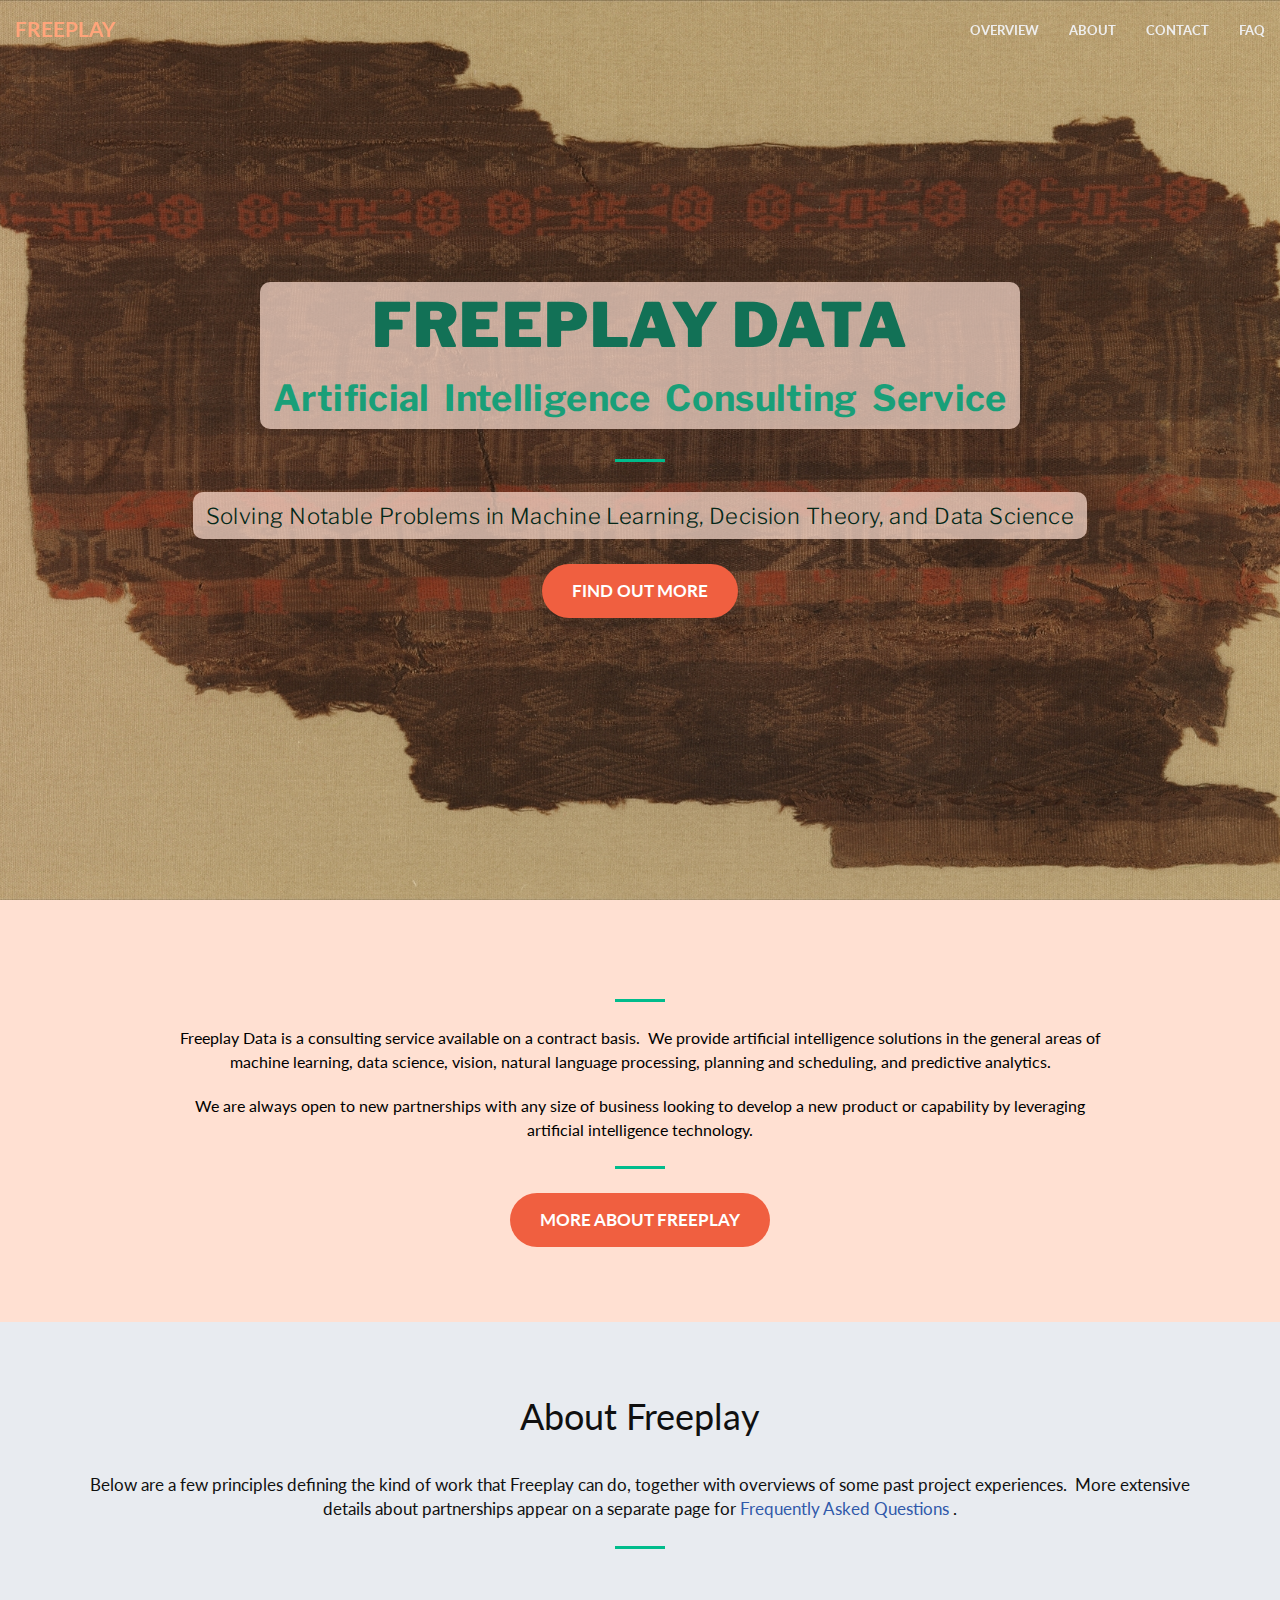
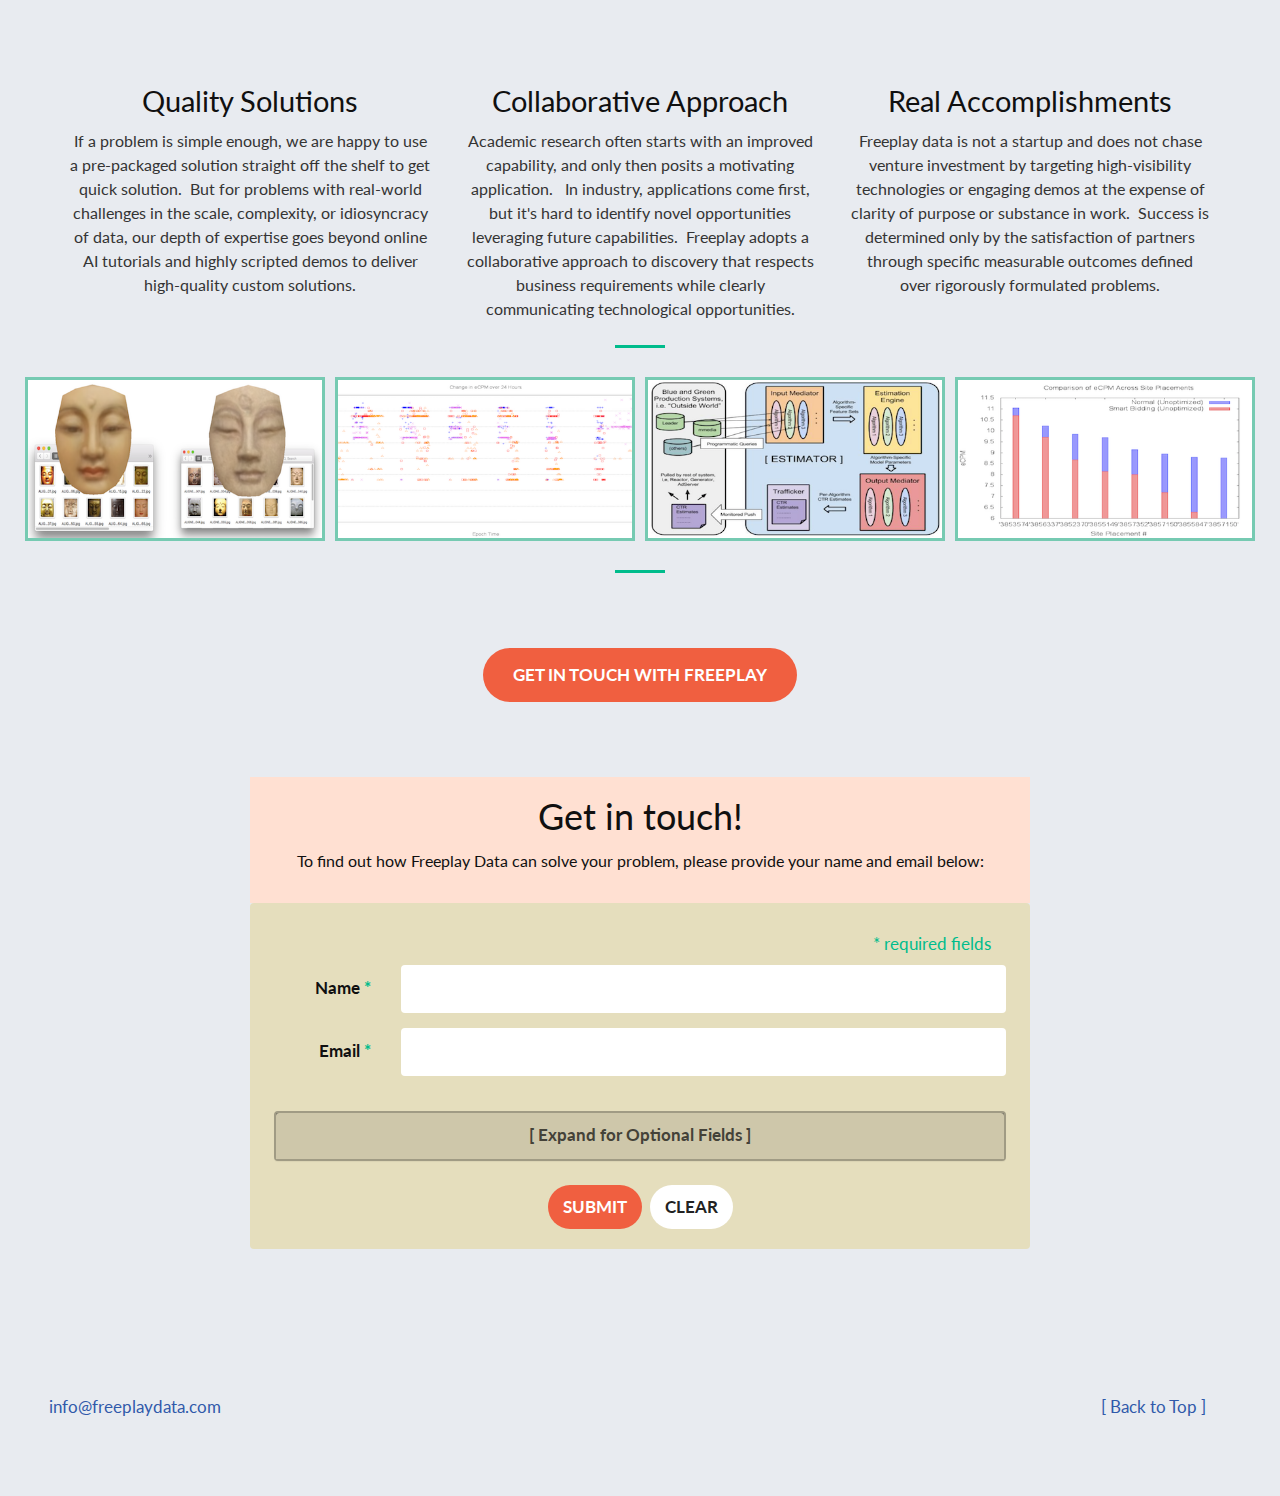
==== index.html @ 4706d721 "analytics and begin new cosmetics" ====
<!DOCTYPE html>
<html lang="en">

<head>

  <meta charset="utf-8">
  <meta http-equiv="X-UA-Compatible" content="IE=edge">
  <meta name="viewport" content="width=device-width, initial-scale=1">
  <meta name="description" content="Freeplay Data Home Page">
  <meta name="author" content="Freeplay Data">

  <title>FREEPLAY - Home Page</title>

  <!-- Google Analytics - Global Site Tag (gtag.js) -->
  <script async src="https://www.googletagmanager.com/gtag/js?id=UA-111293270-1"></script>
  <script>
    window.dataLayer = window.dataLayer || [];
    function gtag(){dataLayer.push(arguments);}
    gtag('js', new Date());
    gtag('config', 'UA-111293270-1');
  </script>

  <!-- Open Graph Properties -->
  <meta property="og:title" content="Freeplay Data" />
  <meta property="og:type" content="website" />
  <meta property="og:image" content="http://www.freeplaydata.com/graphics/cuneiform.jpg" />
  <meta property="og:url" content="http://www.freeplaydata.com" />
  <meta property="og:description" content="Freeplay is an Artificial Intelligence consulting service solving problems in Machine Learning, Decision Theory, and Data Science." />
  <meta property="og:site_name" content="Freeplay" />

  <!-- Facebook Pixel Code -->
  <script>
    !function(f,b,e,v,n,t,s)
    {if(f.fbq)return;n=f.fbq=function(){n.callMethod?
    n.callMethod.apply(n,arguments):n.queue.push(arguments)};
    if(!f._fbq)f._fbq=n;n.push=n;n.loaded=!0;n.version='2.0';
    n.queue=[];t=b.createElement(e);t.async=!0;
    t.src=v;s=b.getElementsByTagName(e)[0];
    s.parentNode.insertBefore(t,s)}(window, document,'script',
    'https://connect.facebook.net/en_US/fbevents.js');
    fbq('init', '132331234105222');
    fbq('track', 'PageView');
  </script>
  <noscript>
    <img height="1" width="1" style="display:none"
	 src="https://www.facebook.com/tr?id=132331234105222&ev=PageView&noscript=1"/>
  </noscript>

  <!-- Shortcut Icon -->
  <link rel="shortcut icon" href="graphics/favicon/favicon.ico" type="image/x-icon" />

  <!-- Custom Fonts -->
  <link rel="stylesheet" href="https://maxcdn.bootstrapcdn.com/font-awesome/4.6.1/css/font-awesome.min.css">
  <link href="https://fonts.googleapis.com/css?family=Libre+Baskerville|Libre+Franklin:400,700,900" rel="stylesheet">

  <!-- CSS: Bootswatch->Custom Lightly plus Further Customizations -->
  <link rel="stylesheet" href="css/bootstrap-fpd-lightly.min.css" type="text/css">
  <link rel="stylesheet" href="css/freeplay.css" type="text/css">

  <!-- HTML5 Shim and Respond.js IE8 support of HTML5 elements and media queries -->
  <!-- WARNING: Respond.js doesn't work if you view the page via file:// -->
  <!--[if lt IE 9]>
      <script src="https://oss.maxcdn.com/libs/html5shiv/3.7.0/html5shiv.js"></script>
      <script src="https://oss.maxcdn.com/libs/respond.js/1.4.2/respond.min.js"></script>
      <![endif]-->
</head>

<body id="page-top">

  <div id="mainNav" class="navbar navbar-default navbar-fixed-top">
    <div class="container-fluid">
      <!-- Brand and toggle get grouped for better mobile display -->
      <div class="navbar-header">
        <a class="navbar-brand page-scroll" href="#page-top">
	  Freeplay
	</a>
        <button type="button" class="navbar-toggle collapsed" data-toggle="collapse" data-target="#bs-example-navbar-collapse-1">
          <span class="sr-only">Toggle navigation</span>
          <span class="icon-bar"></span>
          <span class="icon-bar"></span>
          <span class="icon-bar"></span>
        </button>
      </div>

      <!-- Collect the nav links, forms, and other content for toggling -->
      <div class="collapse navbar-collapse" id="bs-example-navbar-collapse-1">
        <ul class="nav navbar-nav navbar-right">
          <li>
            <a class="page-scroll" href="#overview">Overview</a>
          </li>
          <li>
            <a class="page-scroll" href="#about">About</a>
          </li>
          <li>
            <a class="page-scroll" href="#contact">Contact</a>
          </li>
          <li>
            <a href="./faq.html">FAQ</a>
          </li>
        </ul>
      </div>
      <!-- /.navbar-collapse -->
    </div>
    <!-- /.container-fluid -->
  </div>

  <header>
    <div class="header-content">
      <div class="header-content-inner">
	<title>Freeplay Data: AI Consultancy</title>
        <span><h1>Freeplay Data</h1><br/><h2>Artificial Intelligence Consulting Service</h2></span>
        <hr>
	<span><h4>Solving Notable Problems in Machine Learning, Decision Theory, and Data Science</h4></span>
	<br>
	<br>
        <a href="#overview" class="btn btn-primary btn-xl page-scroll">Find Out More</a>
      </div>
    </div>
  </header>

  <section class="bg-primary" id="overview">
    <div class="container">
      <div class="row">
        <div class="col-lg-10 col-lg-offset-1 text-center">
	  <hr class="light">
	  <p>
	    Freeplay Data is a consulting service available on a contract
	    basis.&nbsp;&nbsp;We provide artificial intelligence
	    solutions in the general areas of machine learning, data
	    science, vision, natural language processing, planning and
	    scheduling, and predictive analytics.
	  </p>
	  <p>
	    We are always open to new partnerships with any size of
	    business looking to develop a new product or capability
	    by leveraging artificial intelligence
	    technology.
	  </p>
	  <hr class="light">
        </div>
      </div>
    </div>

    <div class="container">
      <div class="row">
        <div class="col-lg-8 col-lg-offset-2 text-center">
          <a href="#about" class="btn btn-primary btn-xl
				    page-scroll">More About Freeplay</a>
	</div>
      </div>
    </div>
  </section>

  <!-- ABOUT SECTION -->
  <section id="about" style="padding-bottom: 0px;">
    <div class="container">
      <div class="row">
        <div class="col-lg-12 text-center">
          <h2 class="section-heading">About Freeplay</h2>
        </div>
      </div>
      <br>
      <div class="row">
	<div class="col-lg-12 text-center">
	  Below are a few principles defining the kind of work that
	  Freeplay can do, together with overviews of some past
	  project experiences.&nbsp;&nbsp;More extensive details about
	  partnerships appear on a separate page for
	  <a href="faq.html" target="_blank">
	    Frequently Asked Questions
	  </a>.
	</div>
      </div>
      <hr class="primary">
      <div class="row">
	<div class="col-lg-4 col-md-4 text-center">
          <div class="service-box">
            <i class="fa fa-4x fa-diamond wow bounceIn text-primary"></i>
            <h3>Quality Solutions</h3>
            <p class="text-muted">
	      If a problem is simple enough, we are happy to use a
	      pre-packaged solution straight off the shelf to get
	      quick solution.&nbsp;&nbsp;But for problems with
	      real-world challenges in the scale, complexity, or
	      idiosyncracy of data, our depth of expertise goes beyond
	      online AI tutorials and highly scripted demos to deliver
	      high-quality custom solutions.
	    </p>
          </div>
        </div>
        <div class="col-lg-4 col-md-4 text-center">
          <div class="service-box">
            <i class="fa fa-4x fa-users wow bounceIn text-primary" data-wow-delay=".1s"></i>
            <h3>Collaborative Approach</h3>
            <p class="text-muted">
	      Academic research often starts with an improved
	      capability, and only then posits a motivating
	      application.
	      &nbsp;&nbsp;In industry, applications come
	      first, but it's hard to identify novel opportunities
	      leveraging future capabilities.&nbsp;&nbsp;Freeplay adopts
	      a collaborative approach to discovery that respects business
	      requirements while clearly communicating
	      technological opportunities.
	    </p>
          </div>
        </div>
	<div class="col-lg-4 col-md-4 text-center">
          <div class="service-box">
            <i class="fa fa-4x fa-trophy wow bounceIn text-primary" data-wow-delay=".3s"></i>
            <h3>Real Accomplishments</h3>
            <p class="text-muted">
	      Freeplay data is not a startup and does not chase
	      venture investment by targeting high-visibility
	      technologies or engaging demos at the expense of clarity
	      of purpose or substance in work.&nbsp;&nbsp;Success is
	      determined only by the satisfaction of partners through
	      specific measurable outcomes defined over rigorously
	      formulated problems.
	    </p>
          </div>
        </div>
      </div>
    </div>
  </section>

  <hr class="primary">  
  <!-- PROJECTS PORTFOLIO, TRIGGERS MODALS -->
  <section class="no-padding" id="portfolio" style="margin-left:
						    20px; margin-right: 20px;">
    <div class="container-fluid">
      <div class="row no-gutter popup-gallery">

	<!-- Project 1 -->
        <div class="project-box col-md-3 col-xs-6">
          <a href="#modal1" data-toggle="modal"
	     class="portfolio-box button">
            <img src="graphics/portfolio/faces.png"
                 class="img-responsive" alt="collection of ksitigarbha images">
            <div class="portfolio-box-caption">
	      <div class="portfolio-box-caption-content">
                <div class="project-category
			    text-faded">
                  Convolutional Neural Networks
                </div>
                <div class="project-name">
                  Facial Recognition and Predictive Classification
                </div>
	      </div>
            </div>
          </a>
        </div>

	<!-- Project 2 -->
        <div class="project-box col-md-3 col-xs-6">
          <a href="#modal2" data-toggle="modal"
	     class="portfolio-box button">
            <img src="graphics/portfolio/adtech.png"
                 class="img-responsive" alt="image of bidding graph">
            <div class="portfolio-box-caption">
	      <div class="portfolio-box-caption-content">
                <div class="project-category
			    text-faded">
                  Classification, Reinforcement Learning
                </div>
                <div class="project-name">
                  Ad Exchange Optimization
                </div>
	      </div>
            </div>
          </a>
        </div>

	<!-- Project 3 -->
        <div class="project-box col-md-3 col-xs-6">
          <a href="#modal3" data-toggle="modal"
	     class="portfolio-box button">
            <img src="graphics/portfolio/fraud.png"
                 class="img-responsive" alt="fraud detection architecture">
            <div class="portfolio-box-caption">
	      <div class="portfolio-box-caption-content">
                <div class="project-category
			    text-faded">
                  Anomaly Detection
                </div>
                <div class="project-name">
                  Automated Fraud Prevention
                </div>
	      </div>
            </div>
          </a>
        </div>

	<!-- Project 4 -->
        <div class="project-box col-md-3 col-xs-6">
          <a href="#modal4" data-toggle="modal"
	     class="portfolio-box button">
            <img src="graphics/portfolio/other.png"
                 class="img-responsive" alt="smart bidding results">
            <div class="portfolio-box-caption">
	      <div class="portfolio-box-caption-content">
                <div class="project-category
			    text-faded">
                  Auction Strategy, Scheduling, UAVs and More...
                </div>
                <div class="project-name">
                  Other Expertise
                </div>
	      </div>
            </div>
          </a>
        </div>

      </div>
    </div>

    <hr class="primary">

    <div class="container" style="margin-top: 75px;">
      <div class="row">
	<div class="col-lg-8 col-lg-offset-2 text-center">
          <a href="#contact" class="btn btn-primary btn-xl
				    page-scroll">Get in Touch with Freeplay</a>
	</div>
      </div>
    </div>
  </section>

  <!-- MODALS FOR PROJECTS PORTFOLIO -->

  <!-- Modal 1 -->
  <div id="modal1" class="modal fade" role="dialog" tabindex="-1">
    <div class="project modal-dialog">
      <div class="modal-content">
	<div class="modal-header">
          <button type="button" class="close btn-x" data-dismiss="modal">&times;</button>
          <div class="modal-title">
	    <h4>Convolutional Neural Networks</h4>
	    <h2>Facial Recognition and Predictive Classification</h2>
	  </div>
	</div>
	<div class="modal-body">
          <p>Link to project description.</p>
	</div>
	<div class="modal-footer">
          <button type="button" autofocus class="btn btn-success"
		  data-dismiss="modal">Done</button>
	</div>
      </div>
    </div>
  </div>

  <!-- Modal 2 -->
  <div id="modal2" class="modal fade" role="dialog" tabindex="-1">
    <div class="project modal-dialog">
      <div class="modal-content">
	<div class="modal-header">
          <button type="button" class="close btn-x" data-dismiss="modal">&times;</button>
          <div class="modal-title">
            <h4>Classification, Reinforcement Learning</h4>
	    <h2>Ad Exchange Optimization</h2>
	  </div>
	</div>
	<div class="modal-body">
          <p>Link to project description.</p>
	</div>
	<div class="modal-footer">
          <button type="button" autofocus class="btn btn-success"
		  data-dismiss="modal">Done</button>
	</div>
      </div>
    </div>
  </div>

  <!-- Modal 3 -->
  <div id="modal3" class="modal fade" role="dialog" tabindex="-1">
    <div class="project modal-dialog">
      <div class="modal-content">
	<div class="modal-header">
          <button type="button" class="close btn-x" data-dismiss="modal">&times;</button>
          <div class="modal-title">
	    <h4>Anomaly Detection</h4>
	    <h2>Fraud Detection</h2>
	  </div>
	</div>
	<div class="modal-body">
          <p>Link to project description.</p>
	</div>
	<div class="modal-footer">
          <button type="button" autofocus class="btn btn-success"
		  data-dismiss="modal">Done</button>
	</div>
      </div>
    </div>
  </div>

  <!-- Modal 4 -->
  <div id="modal4" class="modal fade" role="dialog" tabindex="-1">
    <div class="project modal-dialog">
      <div class="modal-content">
	<div class="modal-header">
          <button type="button" class="close btn-x" data-dismiss="modal">&times;</button>
          <div class="modal-title">
	    <h4>Auction Strategy, Scheduling, UAVs, and More...</h4>
	    <h2>Other Expertise</h2>
	  </div>
	</div>
	<div class="modal-body">
          <p>Link to project description.</p>
	</div>
	<div class="modal-footer">
          <button type="button" autofocus class="btn btn-success"
		  data-dismiss="modal">Done</button>
	</div>
      </div>
    </div>
  </div>

  <!-- CONTACT FORM -->
  <section id="contact">
    <div class="container contact-form">
      <div class="row">
        <div class="bs-component col-lg-8 col-lg-offset-2 text-center"
	     style="background-color:#FFE0D2; padding-top: 20px;
		    padding-bottom: 10px; border-style: solid;
		    border-width: 0px; border-color: #726f5e;">
          <h2 class="section-heading">Get in touch!</h2>
	  <p>
	    To find out how Freeplay Data can solve your problem,
	    please provide your name and email below:
	  </p>
	</div>
      </div>
      <div class="row">
        <div class="well bs-component col-lg-8 col-lg-offset-2">
	  <!-- Validation warning: normally hidden from view. -->
	  <div class="row">
            <div class="bs-callout bs-callout-warning col-lg-8 hidden">
              <h4>Problem with Form Entries</h4>
              <p>The form contains some missing or invalid entries,
		please correct then re-submit.</p>
            </div>
	  </div>
	  <div class="row">
            <div class="col-lg-4 text-right pull-right">
              <h5 style="color:#00bc8c;">* required fields</h5>
            </div>
	  </div>

	  <div class="row">
	    <form id="contact-form" class="form-horizontal"
		  data-parsley-validate="" method="post">
              <fieldset>
		<!-- Hidden fields for controlling Formspree -->
		<input type="hidden" name="_next"
		       value="./conf_contact.html"/>
		<input type="hidden" name="_subject"
		       value="Freeplay Data Form Submission: Contact Request"/>
		<input type="text" name="_gotcha" style="display:none"/>
		<input type="text" name="_format" value="plain"
		       style="display:none"/>

		<!-- Actual fields of the form -->
		<div class="form-group required">
		  <label for="name" class="col-lg-2 control-label">
		    Name
		  </label>
		  <div class="col-lg-10">
		    <input class="form-control" id="name" name="Name"
			   required="" type="text">
		  </div>
		</div>
		<div class="form-group required">
		  <label for="email" class="col-lg-2 control-label">
		    Email
		  </label>
		  <div class="col-lg-10">
		    <input class="form-control" id="email" name="_replyto"
			   data-parsley-trigger="change" required="" type="email">
		  </div>
		</div>

		<!-- Start of Optional Fields -->
<div class="row">
<div class="col-lg-12">
		<div class="panel optional-fields">
		  <div class="panel-heading"
		       data-toggle="collapse" data-target="#collapseOptional">
		    <center>[ Expand for Optional Fields ]</center>
		  </div>
		  <div id="collapseOptional" class="panel-collapse collapse">
		    <div class="panel-body">
		      <div class="form-group">
			<label for="companyName" class="col-lg-4 control-label">
			  Company
			</label>
			<div class="col-lg-8">
			  <input class="form-control" id="companyName" name="CompanyName"
				 type="text">
			</div>
		      </div>

		      <div class="form-group">
			<label for="inquiryType" class="col-lg-4 control-label">
			  Type of Inquiry
			</label>
			<div class="col-lg-8">
			  <select class="form-control" id="inquiryType" name="InquiryType">
			    <option value="">Choose...</option>
			    <option value="general">General Inquiry</option>
			    <option value="consulting">Consulting Services</option>
			    <option value="devlopment">Development Work</option>
			    <option value="employment">Employment at Freeplay</option>
			    <option value="other">Other</option>
			  </select>
			</div>
		      </div>

		      <div class="form-group">
			<label class="col-lg-4 control-label">
			  How did you hear about Freeplay Data?
			</label>
			<div class="col-lg-8">
			  <div class="radio">
			    <label>
			      <input name="How_Hear" id="howHear1" value="referral"
				     type="radio">
			      Referral/Recommendation
			    </label>
			  </div>
			  <div class="radio">
			    <label>
			      <input name="How_Hear" id="howHear2" value="advertisment"
				     type="radio">
			      Advertisment
			    </label>
			  </div>
			  <div class="radio">
			    <label>
			      <input name="How_Hear" id="howHear3" value="social"
				     type="radio">
			      Social Media
			    </label>
			  </div>
			  <div class="radio">
			    <label>
			      <input name="How_Hear" id="howHear4" value="personal"
				     type="radio">
			      Personal Contact
			    </label>
			  </div>
			  <div class="radio">
			    <label>
			      <input name="How_Hear" id="howHear5" value="other"
				     type="radio">
			      Other
			    </label>
			  </div>
			</div>
		      </div>

		      <div class="form-group">
			<label for="comments" class="col-lg-4 control-label">
			  Comments / Questions
			</label>
			<div class="col-lg-8">
			  <textarea class="form-control" rows="5"
				    id="comments" name="Comments"></textarea>
			</div>
		      </div>
		    </div>
		  </div>
		</div>  <!-- End of Optional Fields -->
</div></div>
		<div class="form-actions">
		  <button type="submit" class="btn btn-primary">Submit</button>
		  <div class="btn-divider"></div>
		  <button type="reset" class="btn btn-default">Clear</button>
		</div>
	      </fieldset>
	    </form>
	  </div>
	  <!-- Somewhat obfuscate email, as it resides in action attribute. -->
	  <script>
	    var form =  document.getElementById('contact-form');
	    form.setAttribute('action',
	    'https://formspree.io/' + 'info' + '@' + 'freeplaydata' + '.' + 'com');
	  </script>
	</div>
      </div>
  </section>

  <!-- Footer -->
  <div class="container-fluid">
    <footer>
      <div class="row">
	<div class="col-lg-12">
	  <p>
            <ul class="list-unstyled">
	      <li>
		<a href="&#109;&#097;&#105;&#108;&#116;&#111;:&#105;&#110;&#102;&#111;&#064;&#102;&#114;&#101;&#101;&#112;&#108;&#097;&#121;&#100;&#097;&#116;&#097;&#046;&#099;&#111;&#109;">
		  &#105;&#110;&#102;&#111;&#064;&#102;&#114;&#101;&#101;&#112;&#108;&#097;&#121;&#100;&#097;&#116;&#097;&#046;&#099;&#111;&#109;
		</a>
	      </li>
	      <li class="pull-right">
		<a href="#top">[ Back to Top ]</a>
	      </li>
	    </ul>
	  </p>
	  <p>
	    <!-- TODO: Social Accounts>
            <ul class="list-unstyled">
	      <li><a href="./faq.html">FAQ</a></li>
	      <li>
		<a href="https://twitter.com/PutOnBluesoxx" target="_blank">Twitter</a>
	      </li>
	      <li>
		<a href="https://www.facebook.com/Bluesoxx" target="_blank">Facebook</a>
	      </li>
		<li>
		  <a href="https://github.com/BlueSoxx/bluesoxx.github.io" target="_blank">
		    GitHub</a></li>
            </ul>
	  </p>
	</div>
      </div>
      <div class="row">
	<div class="col-lg-12">
          <p>Released under
	    <a href="https://github.com/BlueSoxx/bluesoxx.github.io/blob/master/LICENSE">
	      MIT License</a>.</p>
          <p>Styled with
	    <a href="http://bootswatch.com" target="_blank" rel="nofollow">
	      Bootswatch</a>&nbsp;&nbsp;-&nbsp; 
	    Icons by
	    <a href="http://fortawesome.github.io/Font-Awesome/" target="_blank" rel="nofollow">
	      Font Awesome</a>&nbsp;&nbsp;-&nbsp; 
	    Web font from <a href="http://www.google.com/webfonts" target="_blank" rel="nofollow">
	      Google</a>.
	  </p>
	</div>
      </div>
    </footer>
  </div>

  <!-- CDN jQuery  -->
  <script src="https://ajax.googleapis.com/ajax/libs/jquery/1.12.4/jquery.min.js"></script>

  <!-- CDN Bootstrap -->
  <script src="https://maxcdn.bootstrapcdn.com/bootstrap/3.3.7/js/bootstrap.min.js" integrity="sha384-Tc5IQib027qvyjSMfHjOMaLkfuWVxZxUPnCJA7l2mCWNIpG9mGCD8wGNIcPD7Txa" crossorigin="anonymous"></script>

  <!-- JavaScript Plugins -->
  <script src="javascript/jquery.easing.min.js"></script>
  <script src="javascript/jquery.fittext.js"></script>
  <script src="javascript/wow.min.js"></script>
  <script src="javascript/parsley.min.js"></script>

  <!-- Custom Theme JavaScript -->
  <script src="javascript/freeplay.js"></script>


  <!-- TODO: Google Analytics -->
  <script>


<!-- Global site tag (gtag.js) - Google Analytics -->
<script async src="https://www.googletagmanager.com/gtag/js?id=UA-111293270-1"></script>
<script>
  window.dataLayer = window.dataLayer || [];
  function gtag(){dataLayer.push(arguments);}
  gtag('js', new Date());

  gtag('config', 'UA-111293270-1');
</script>


  </script>

  <!-- TODO
	 + <meta name="description" ...> and <meta name="google-site-verification" ...>
    -->

</body>
</html>
---- css/freeplay.css ----
/*!
 * Start Bootstrap - Creative Bootstrap Theme (http://startbootstrap.com)
 * Code licensed under the Apache License v2.0.
 * For details, see http://www.apache.org/licenses/LICENSE-2.0.
 */


html,
body {
    width: 100%;
    height: 100%;
}

/* Text Formatting */
span.highlight {
  display: inline-block;
  color: #FFFFFF;
/*  background: #f05f40;*/
/*  background: #ee4b28;*/
  background: #00bc8c;
  padding: 0 3px 0 3px;
}

/* FAQ styling */
.panel-body {
    background-color: #ece8e2;
    padding: 15px 15px 15px 15px;
}

.faq .faq-q {
    margin-bottom: 15px;
    font-size: 20px;
    font-style: italic;
    font-weight: bold;
    color: #000;
    background-color: #c7baaa;
    //background-color: #5b4e5b;
    padding: 8px 8px 8px 8px;
    border-radius: 5px;
    text-align: left;
}

.faq .faq-a p {
    margin-bottom: 15px;
    font-size: 17px;
    line-height: 1.5;
    text-align: justify;
}

.faq .faq-a li {
    margin-bottom: 15px;
    text-align: left;
}

.faq .faq-a ul {
    margin: 20px 40px 20px 10px;
    text-align: left;
}

.faq .faq-pair {
    margin-bottom: 32px;
}

/* Format ULs nicely for text */
.text-ul ul {
    text-align: left;
}
.text-ul > li {
    text-align: left;
    margin: 0px 0px 10px 0px;
}


/* Panel re-coloring (and making entire header clickable for collapse) */
.panel {
    color: #000;
}

.panel-heading, .panel-footer {
    color: #FFFFFF;
    cursor: pointer;
}

.panel-heading:hover, .panel-footer:hover {
    opacity: 0.9;
}

.panel-info .panel-footer {
    background-color: #FF702D;
}
.panel-info > .panel-heading {
    background-color: #FF702D;
    border-color: #FF702D;
}
.panel-info .panel-footer {
    background-color: #FF702D;
}

.panel-success .panel-footer {
    background-color: #1EBD90;
}
.panel-success > .panel-heading {
    background-color: #1EBD90;
    border-color: #1EBD90;
}
.panel-success .panel-footer {
    background-color: #1EBD90;
}


.panel-warning {
    border-color: #BD1E1E;
}
.panel-warning > .panel-heading {
    background-color: #BD1E1E;
    border-color: #BD1E1E;
}
.panel-warning .panel-footer {
    background-color: #BD1E1E;
}


/* Form validation */

.form-actions {
    margin: 0;
    background-color: transparent;
    text-align: center;
}

.form-group.required .control-label:after { 
    content:" *";
    color: #00bc8c;
}

.btn-divider {
    height: auto;
    display: inline-block;
}

input.parsley-success,
select.parsley-success,
textarea.parsley-success {
    color: #468847;
    background-color: #DFF0D8;
    border: 1px solid #D6E9C6;
}

input.parsley-error,
select.parsley-error,
textarea.parsley-error {
    color: #eb3812;
    background-color: #F2DEDE;
    border: 1px solid #EED3D7;
}

.parsley-errors-list {
    color: #f05f40;
    font-size: 18px;
    margin-top: 10px;
    transition: all .3s ease-in;
    -o-transition: all .3s ease-in;
    -moz-transition: all .3s ease-in;
    -webkit-transition: all .3s ease-in;
}

.bs-callout-warning {
   color: #eb3812;
   background-color: #F2DEDE;
   margin: 0px 15px 0px 15px;
   padding: 5px 15px 5px 15px;
}

/* Basic HTML elements styling */

hr {
    max-width: 50px;
    border-color: #00bc8c;
    border-width: 3px;
}

hr.light {
    border-color: #00bc8c;
}

a {
    -webkit-transition: all .35s;
    -moz-transition: all .35s;
    transition: all .35s;
    fond-weight: bold;
}

p {
    margin-bottom: 20px;
    font-size: 16px;
    line-height: 1.5;
}

p.text-muted {
    color: #343434;
}

.bg-primary {
    /* (solid portion below photo) */
    /*background-color: #38072e;*/
    /*background-color: #007060;*/
    background-color: #FFE0D2;
    color: #000000;
}

.bg-secondary {
    /* (solid portion below photo) */
    /*background-color: #38072e;*/
    /*background-color: #612354;*/
    /*background-color: #254482;*/
    background-color: #a28d72;
}

.bg-dark {
    color: #fff;
    background-color: #666;
}

.text-faded {
    color: rgba(255,255,255,.7);
}

section {
    padding: 75px 0;
}

aside {
    padding: 50px 0;
}

.no-padding {
    padding: 0;
}

.sm-padding {
    padding: 50px 0;
}

/* Navbar: small screen */

.navbar-default {
    border-color: rgba(34,34,34,.05);
    background-color: transparent;
    //background-color: #1ba77f;
    -webkit-transition: all .35s;
    -moz-transition: all .35s;
    transition: all .35s;
}

.navbar-default .navbar-header .navbar-brand {
    text-transform: uppercase;
    font-weight: 700;
    color: #EEE;
}

.navbar-default .navbar-header .navbar-brand:hover,
.navbar-default .navbar-header {
    color: #FFA47A;
}

.navbar-brand:focus {
    color: #EEE;
}

.navbar-default .nav > li>a,
.navbar-default .nav>li>a:focus {
    text-transform: uppercase;
    font-size: 13px;
    font-weight: 700;
    color: #EEE;
}

.navbar-default .nav > li>a:hover,
.navbar-default .nav>li>a:focus:hover {
    color: #FFA47A;
}

.navbar-default .nav > li.active>a,
.navbar-default .nav>li.active>a:focus {
    color: #FFA47A!important;
    background-color: transparent;
}

.navbar-default .nav > li.active>a:hover,
.navbar-default .nav>li.active>a:focus:hover {
    background-color: transparent;
}

/* Navbar: big screen */

@media(min-width:168px) {

    .navbar-default {
	border-color: rgba(34,34,34,.05);
	background-color: transparent;
    }

    .navbar-default .navbar-header .navbar-brand:hover,
    .navbar-default .navbar-header {
	color: #FFA47A;
    }

    .navbar-default .nav > li>a,
    .navbar-default .nav>li>a:focus {
	color: #EEE;
    }

    .navbar-brand:focus {
	color: #EEE;
    }

    .navbar-default .nav > li>a:hover,
    .navbar-default .nav>li>a:focus:hover {
	color: #FFA47A;
    }

    .navbar-default.affix {
        border-color: rgba(34,34,34,.05);
        background-color: #1ba77f;
    }

    .navbar-default.affix .navbar-header .navbar-brand:hover,
    .navbar-default.affix .navbar-header {
        color: #FFA47A;
    }

    .navbar-default.affix .nav > li>a,
    .navbar-default.affix .nav>li>a:focus {
        color: #EEE;
    }

    .navbar-default.affix .nav > li>a:hover,
    .navbar-default.affix .nav>li>a:focus:hover {
        color: #FFA47A;
    }
}

/* Prevent navbar from collapsing on return pages to protect "Back to Home" */

.navbar-nocollapse .navbar-brand, .navbar-nocollapse .navbar-nav>li {
    height: 24px;
}
.navbar-nocollapse .navbar-nav>li, .navbar-nocollapse .navbar-nav {
    float: left !important;
}
.navbar-nocollapse .navbar-right {
    float: right!important;
}

.navbar-nocollapse .nav > li > a {
float: left;
padding: 18px 15px;
font-size: 16px;
line-height: 24px;
height: 60px;
}
.navbar-nocollapse .nav > li>a,
.navbar-nocollapse .nav>li>a:focus {
    text-transform: uppercase;
    font-size: 16px;
    font-weight: 700;
    color: #EEE;
}

/* Header */

header {
    position: relative;
    width: 100%;
    min-height: auto;
    text-align: center;
    color: #fff;
    background-image: url(../graphics/cinnabar.jpg);
    background-position: center;
    -webkit-background-size: cover;
    -moz-background-size: cover;
    background-size: cover;
    -o-background-size: cover;
}

header .header-content {
    position: relative;
    width: 100%;
    padding: 100px 15px;
    text-align: center;
}

header .header-content .header-content-inner h1 {
    margin-top: 0;
    margin-bottom: 0;
    text-transform: uppercase;
    font-family: 'Libre Franklin';
    font-weight: 900;
    color: #127156;
    letter-spacing:+0.02em;
    line-height:1;
    //word-spacing:+0.4em;
}

header .header-content .header-content-inner h2 {
    margin-top: 0;
    margin-bottom: 0;
    font-family: 'Libre Franklin';
    font-weight: 700;
    color: #199f78;
    //color: #d4bcc3;
    letter-spacing:+0.01em;
    line-height:1;
    word-spacing:+0.2em;
}

header .header-content .header-content-inner h3 {
    margin-top: 0;
    margin-bottom: 0;
    font-weight: 300;
    color: #147e60;
    //color: #d4bcc3;
    letter-spacing:+0.01em;
    line-height:1;
    word-spacing:+0.2em;
}

header .header-content .header-content-inner h4 {
    margin-top: 0;
    margin-bottom: 0;
    font-family: 'Libre Franklin';
    font-weight: 300;
    //color: #147e60;
    color: #042818;
    letter-spacing:+0.02em;
    line-height:1;
    //word-spacing:+0.2em;
}

.header-content-inner span {
    display:inline-block;
    padding: 0.50em;
    border-radius: 10px;
    //background:rgba(117,203,186,0.80);
    //background:rgba(32,56,112,0.85);
    //background:rgba(10,186,181,0.90);
    //background:rgba(170,23,140,0.70);
    background:rgba(255,224,210,0.70);
    //background:rgba(151,96,138,0.90);

}

@media(min-width:768px) {
    .header-content-inner span {
	padding: 0.75em;
    }
}


header .header-content .header-content-inner hr {
    margin: 30px auto;
}

header .header-content .header-content-inner p {
    margin-bottom: 50px;
    font-size: 16px;
    font-weight: 300;
    color: rgba(255,255,255,.7);
}

@media(min-width:768px) {
    header {
        min-height: 100%;
    }

    header .header-content {
        position: absolute;
        top: 50%;
        padding: 0 50px;
        -webkit-transform: translateY(-50%);
        -ms-transform: translateY(-50%);
        transform: translateY(-50%);
    }

    header .header-content .header-content-inner {
        margin-right: auto;
        margin-left: auto;
        max-width: 1000px;
    }

    header .header-content .header-content-inner p {
        margin-right: auto;
        margin-left: auto;
        max-width: 80%;
        font-size: 18px;
    }
}

.section-heading {
    margin-top: 0;
}

.service-box {
    margin: 50px auto 0;
    max-width: 400px;
}

@media(min-width:992px) {
    .service-box {
        margin: 20px auto 0;
    }
}

.service-box p {
    margin-bottom: 0;
}

.portfolio-box {
    display: block;
    position: relative;
    margin: 0 auto;
    max-width: 450px;
}

.portfolio-box .portfolio-box-caption {
    display: block;
    position: absolute;
    bottom: 0;
    width: 100%;
    height: 100%;
    text-align: center;
    color: #fff;
    opacity: 0;
    background: rgba(240,95,64,.9);
    -webkit-transition: all .35s;
    -moz-transition: all .35s;
    transition: all .35s;
}

.portfolio-box .portfolio-box-caption .portfolio-box-caption-content {
    position: absolute;
    top: 50%;
    width: 100%;
    text-align: center;
    transform: translateY(-50%);
}

.portfolio-box .portfolio-box-caption .portfolio-box-caption-content .project-category,
.portfolio-box .portfolio-box-caption .portfolio-box-caption-content .project-name {
    padding: 0 15px;
}

.portfolio-box .portfolio-box-caption .portfolio-box-caption-content .project-category {
    text-transform: uppercase;
    font-size: 14px;
    font-weight: 600;
}

.portfolio-box .portfolio-box-caption .portfolio-box-caption-content .project-name {
    font-size: 18px;
}

.portfolio-box:hover .portfolio-box-caption {
    opacity: 1;
}

@media(min-width:768px) {
    .portfolio-box .portfolio-box-caption .portfolio-box-caption-content .project-category {
        font-size: 16px;
    }

    .portfolio-box .portfolio-box-caption .portfolio-box-caption-content .project-name {
        font-size: 22px;
    }
}

.call-to-action h2 {
    margin: 0 auto 20px;
}

.text-primary {
    color: #f05f40;
}

.no-gutter > [class*=col-] {
    padding-right: 0;
    padding-left: 0;
}

.btn-default {
    border-color: #fff;
    color: #222;
    background-color: #fff;
    -webkit-transition: all .35s;
    -moz-transition: all .35s;
    transition: all .35s;
}

.btn-default:hover,
.btn-default:focus,
.btn-default.focus,
.btn-default:active,
.btn-default.active,
.open > .dropdown-toggle.btn-default {
    border-color: #ededed;
    color: #222;
    background-color: #f2f2f2;
}

.btn-default:active,
.btn-default.active,
.open > .dropdown-toggle.btn-default {
    background-image: none;
}

.btn-default.disabled,
.btn-default[disabled],
fieldset[disabled] .btn-default,
.btn-default.disabled:hover,
.btn-default[disabled]:hover,
fieldset[disabled] .btn-default:hover,
.btn-default.disabled:focus,
.btn-default[disabled]:focus,
fieldset[disabled] .btn-default:focus,
.btn-default.disabled.focus,
.btn-default[disabled].focus,
fieldset[disabled] .btn-default.focus,
.btn-default.disabled:active,
.btn-default[disabled]:active,
fieldset[disabled] .btn-default:active,
.btn-default.disabled.active,
.btn-default[disabled].active,
fieldset[disabled] .btn-default.active {
    border-color: #fff;
    background-color: #fff;
}

.btn-default .badge {
    color: #fff;
    background-color: #222;
}

.btn-primary {
    border-color: #f05f40;
    color: #fff;
    background-color: #f05f40;
    -webkit-transition: all .35s;
    -moz-transition: all .35s;
    transition: all .35s;
}

.btn-primary:hover,
.btn-primary:focus,
.btn-primary.focus,
.btn-primary:active,
.btn-primary.active,
.open > .dropdown-toggle.btn-primary {
    border-color: #ed431f;
    color: #fff;
    background-color: #ee4b28;
}

.btn-primary:active,
.btn-primary.active,
.open > .dropdown-toggle.btn-primary {
    background-image: none;
}

.btn-primary.disabled,
.btn-primary[disabled],
fieldset[disabled] .btn-primary,
.btn-primary.disabled:hover,
.btn-primary[disabled]:hover,
fieldset[disabled] .btn-primary:hover,
.btn-primary.disabled:focus,
.btn-primary[disabled]:focus,
fieldset[disabled] .btn-primary:focus,
.btn-primary.disabled.focus,
.btn-primary[disabled].focus,
fieldset[disabled] .btn-primary.focus,
.btn-primary.disabled:active,
.btn-primary[disabled]:active,
fieldset[disabled] .btn-primary:active,
.btn-primary.disabled.active,
.btn-primary[disabled].active,
fieldset[disabled] .btn-primary.active {
    border-color: #f05f40;
    background-color: #f05f40;
}

.btn-primary .badge {
    color: #f05f40;
    background-color: #fff;
}

.btn {
    border: 0;
    border-radius: 300px;
    text-transform: uppercase;
    font-weight: 700;
}

.btn-xl {
    padding: 15px 30px;
}

::-moz-selection {
    text-shadow: none;
    color: #fff;
    background: #222;
}

::selection {
    text-shadow: none;
    color: #fff;
    background: #222;
}

img::selection {
    color: #fff;
    background: 0 0;
}

img::-moz-selection {
    color: #fff;
    background: 0 0;
}

body {
    webkit-tap-highlight-color: #222;
}

/* Footer */

footer {
    margin: 3em 2em;
}

footer li {
    float:left;
    margin-right:1.5em;
    margin-bottom:1.5em;
}

footer p {
    clear:left;
    margin-bottom:0;
}

/* For forms div, otherwise default bootstrap color is dark gray #333333. */
.contact-form .well {
    border-left-width: 20px;
    border-right-width: 20px;
    background-color: #e5debd;
}

/* To mark an outline around the optional field elements in form. */
.optional-fields {
    margin-top: 20px;
    border-width: 2px;
    border-color: #a09b84;
    //background-color: #cec7aa;
}

.optional-fields .panel-heading {
    color: #444238;
    font-weight: bold;
    background-color: #cec7aa;
}

.optional-fields .panel-body {
    padding-top: 5px;
    color: #444238;
    background-color: #e5debd;
}

/* Styling project images appearing in portfolio. */
.project-box .button {
    border-style: solid;
    //border-color: #1ba77f;
    border-color: #76cab2;
    border-width: 3px;
    margin: 5px;
}


/* Modals for displaying project information. */

.project .modal-title h4 {
    padding-left: 2px;
    font-style: italic;
}

.project .modal-title h2 {
    margin-top: 12px;
    font-weight: bold;
}

.project .btn-x {
    color: #101010;
}

.project .btn-success {
    border-radius: 0;
    background-color: #7f7069;
}

.project .modal-body {
    background-color: #e5debd;
}

.project .modal-header, .project .modal-footer {
    padding: 10px;
}

#modal1 .modal-header, #modal1 .modal-footer { background-color: #dbffe6; }
#modal2 .modal-header, #modal2 .modal-footer { background-color: #ffe0d2; }
#modal3 .modal-header, #modal3 .modal-footer { background-color: #dff5ff; }
#modal4 .modal-header, #modal4 .modal-footer { background-color: #e9dfff; }
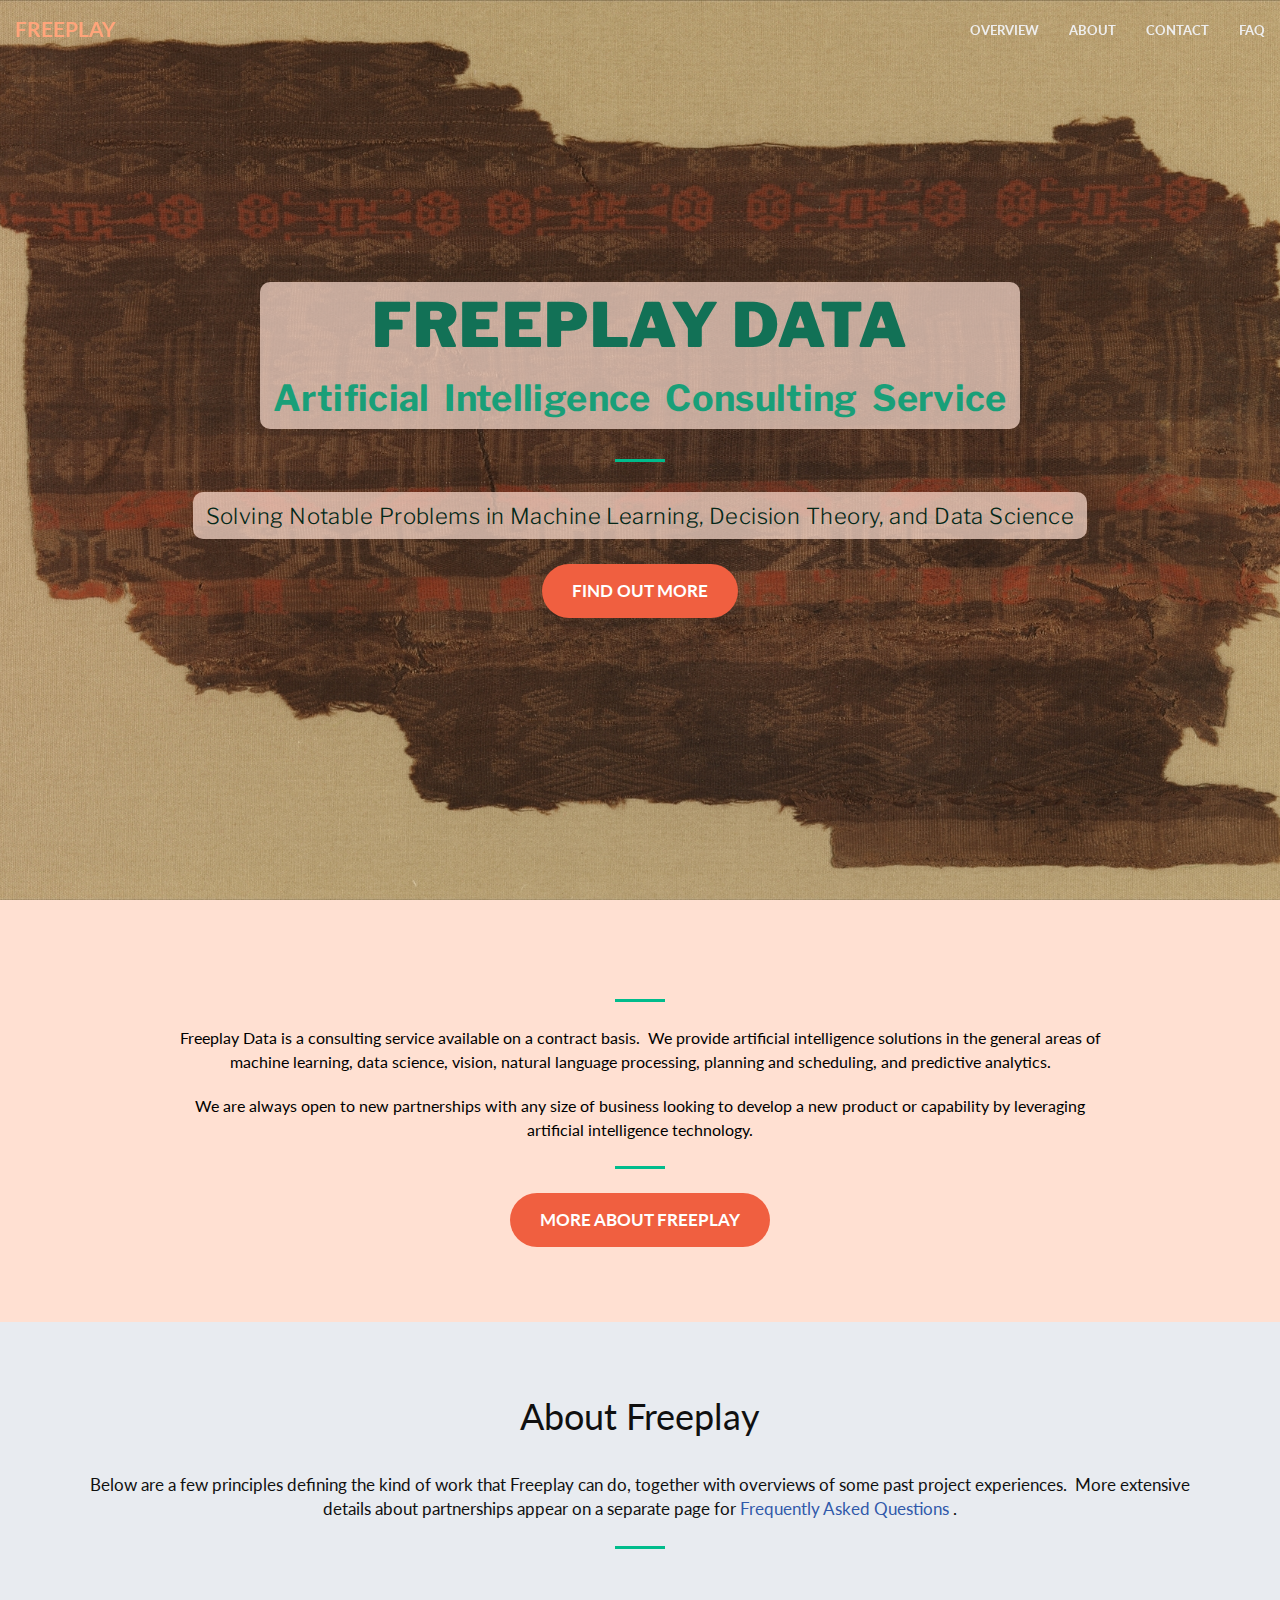
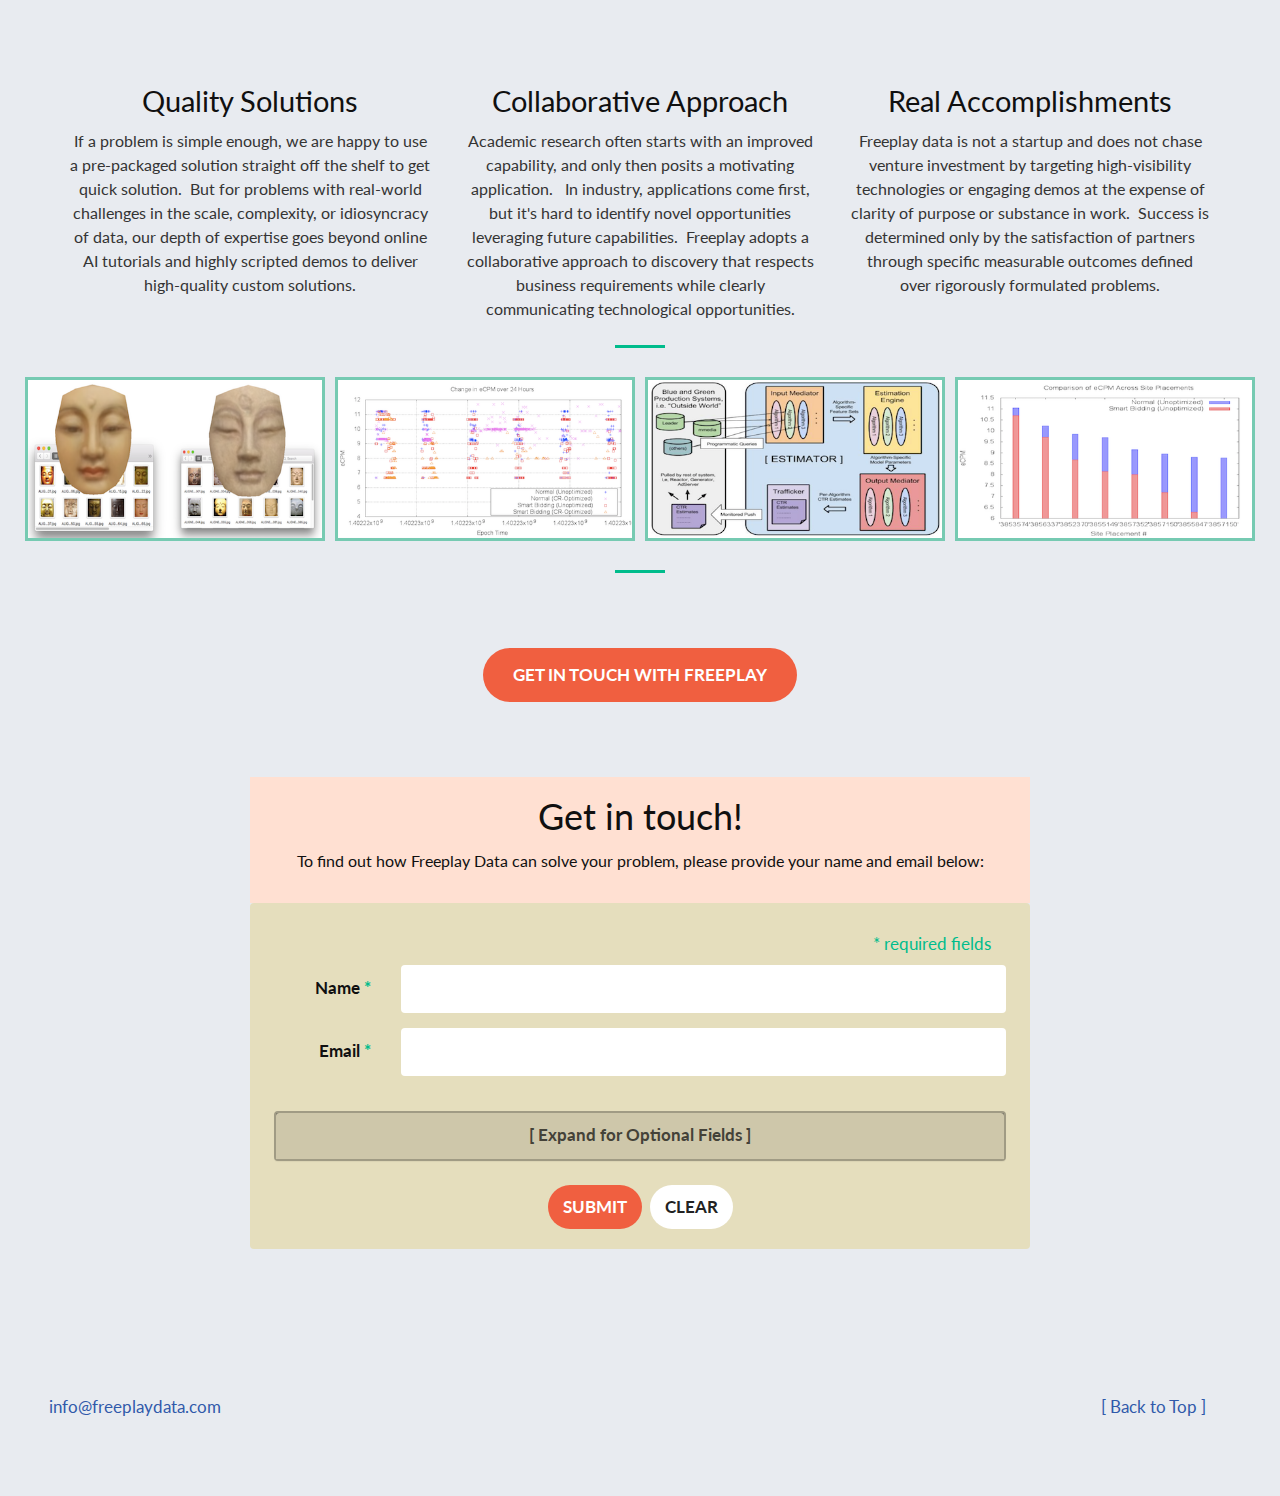
==== commit 30c9bc19: "wording, fix smart bidding image" ====
--- a/index.html
+++ b/index.html
@@ -67,6 +67,9 @@
 
 <body id="page-top">
 
+  <!-- Facebook Event Pixel for Page Load -->
+  <script>fbq('track', 'ViewContent');</script>
+
   <div id="mainNav" class="navbar navbar-default navbar-fixed-top">
     <div class="container-fluid">
       <!-- Brand and toggle get grouped for better mobile display -->
@@ -304,7 +307,7 @@
                   Auction Strategy, Scheduling, UAVs and More...
                 </div>
                 <div class="project-name">
-                  Other Expertise
+                  Other Projects
                 </div>
 	      </div>
             </div>
@@ -481,8 +484,8 @@
 		</div>
 
 		<!-- Start of Optional Fields -->
-<div class="row">
-<div class="col-lg-12">
+		<div class="row">
+		<div class="col-lg-12">
 		<div class="panel optional-fields">
 		  <div class="panel-heading"
 		       data-toggle="collapse" data-target="#collapseOptional">
@@ -570,16 +573,25 @@
 		      </div>
 		    </div>
 		  </div>
+		</div>
+		</div>
 		</div>  <!-- End of Optional Fields -->
-</div></div>
 		<div class="form-actions">
-		  <button type="submit" class="btn btn-primary">Submit</button>
+		  <button id="submitButton" type="submit" class="btn btn-primary">Submit</button>
 		  <div class="btn-divider"></div>
 		  <button type="reset" class="btn btn-default">Clear</button>
 		</div>
 	      </fieldset>
 	    </form>
 	  </div>
+	  <!-- Facebook Event Pixel for Lead Generation. -->
+	  <script type="text/javascript">
+	    $( '#$submitButton' ).click(function() {
+              fbq('track', 'Lead', {
+                value: email,
+              });
+	    }
+	  </script>
 	  <!-- Somewhat obfuscate email, as it resides in action attribute. -->
 	  <script>
 	    var form =  document.getElementById('contact-form');
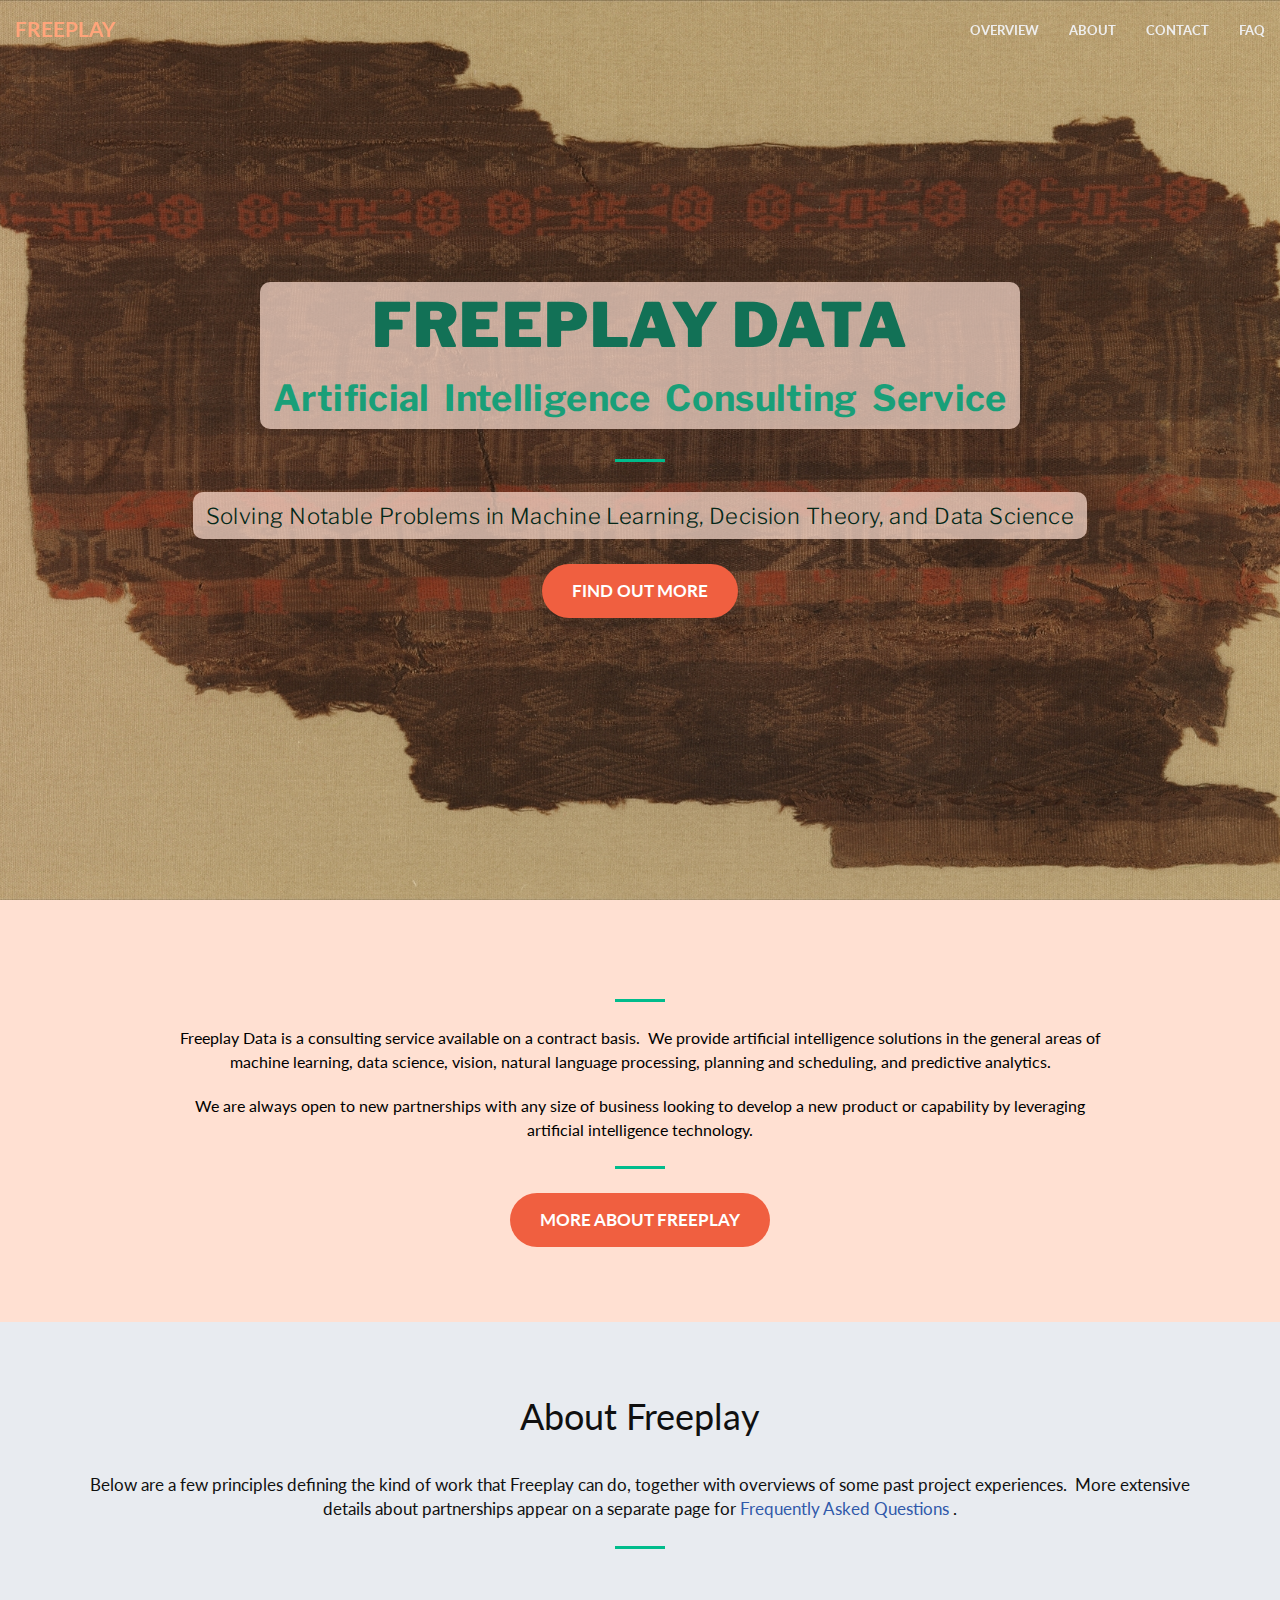
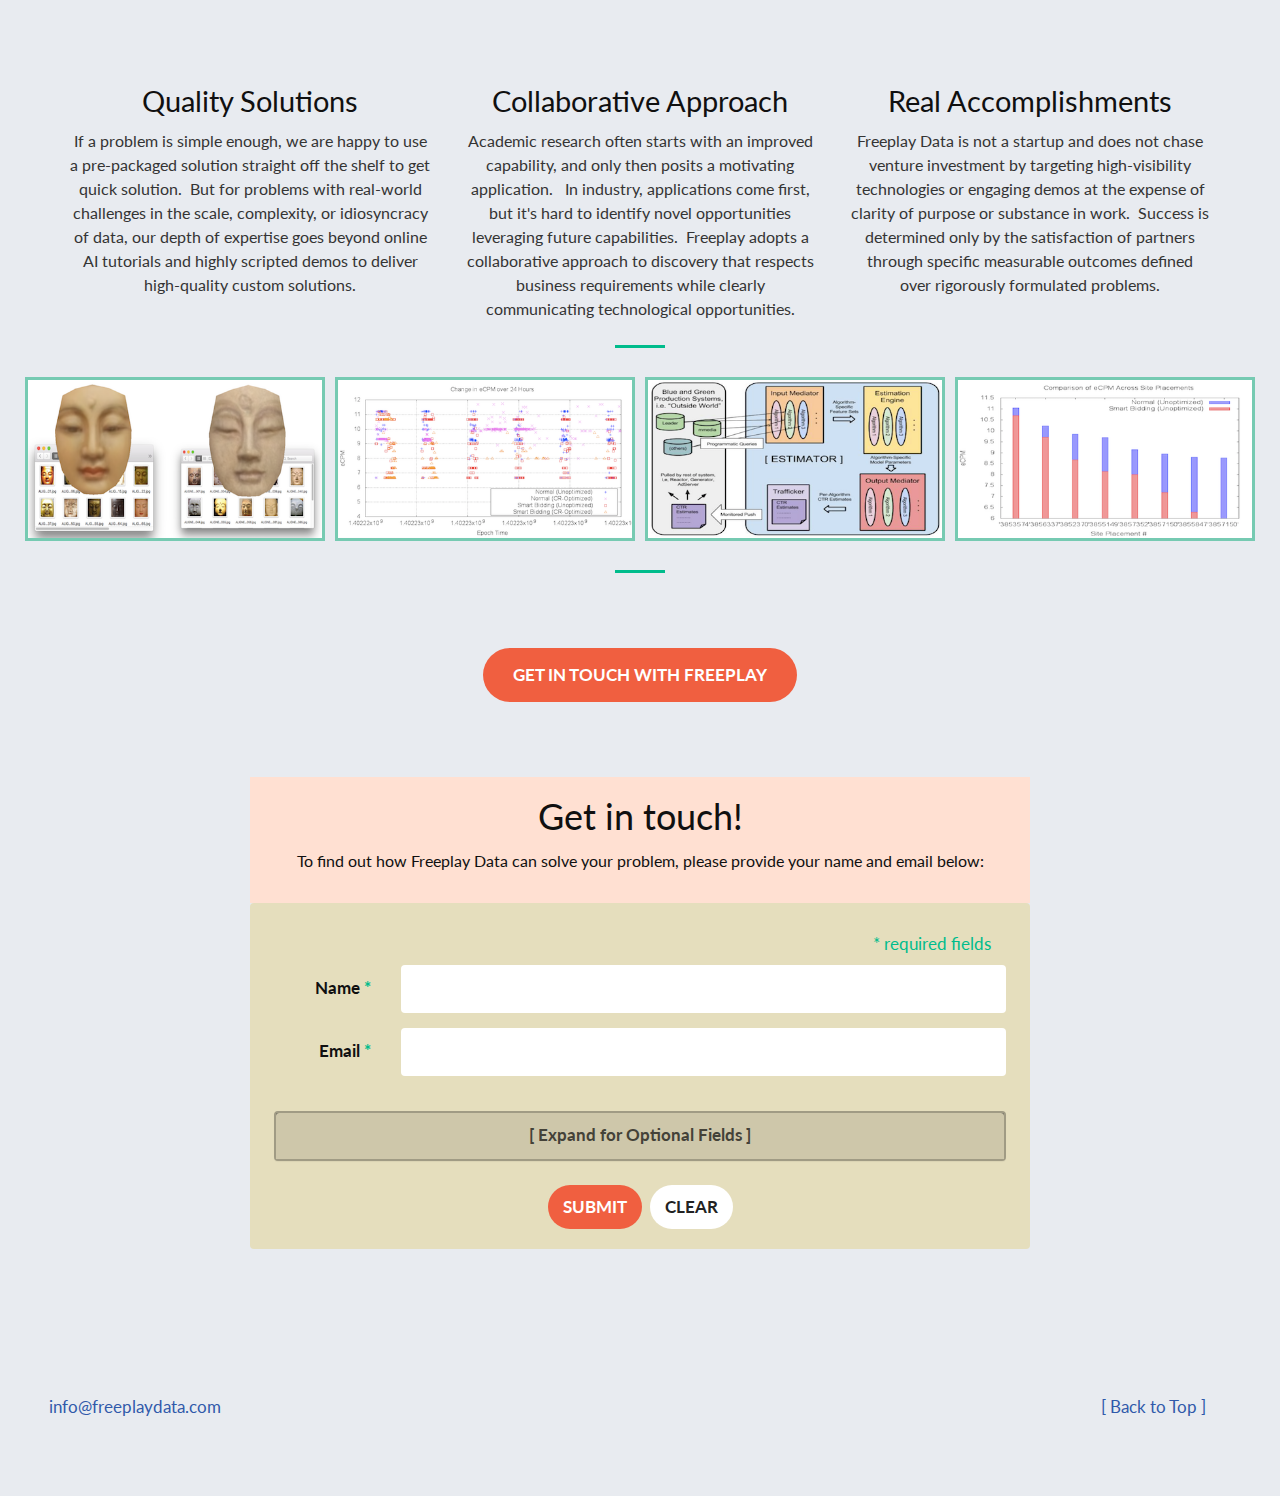
==== commit dc196682: "revising projects" ====
--- a/index.html
+++ b/index.html
@@ -19,6 +19,7 @@
     gtag('js', new Date());
     gtag('config', 'UA-111293270-1');
   </script>
+
 
   <!-- Open Graph Properties -->
   <meta property="og:title" content="Freeplay Data" />
@@ -213,7 +214,7 @@
             <i class="fa fa-4x fa-trophy wow bounceIn text-primary" data-wow-delay=".3s"></i>
             <h3>Real Accomplishments</h3>
             <p class="text-muted">
-	      Freeplay data is not a startup and does not chase
+	      Freeplay Data is not a startup and does not chase
 	      venture investment by targeting high-visibility
 	      technologies or engaging demos at the expense of clarity
 	      of purpose or substance in work.&nbsp;&nbsp;Success is
@@ -258,13 +259,13 @@
         <div class="project-box col-md-3 col-xs-6">
           <a href="#modal2" data-toggle="modal"
 	     class="portfolio-box button">
-            <img src="graphics/portfolio/adtech.png"
+            <img src="graphics/portfolio/smartbid.png"
                  class="img-responsive" alt="image of bidding graph">
             <div class="portfolio-box-caption">
 	      <div class="portfolio-box-caption-content">
                 <div class="project-category
 			    text-faded">
-                  Classification, Reinforcement Learning
+                  Reinforcement Learning
                 </div>
                 <div class="project-name">
                   Ad Exchange Optimization
@@ -333,18 +334,18 @@
 
   <!-- Modal 1 -->
   <div id="modal1" class="modal fade" role="dialog" tabindex="-1">
-    <div class="project modal-dialog">
+    <div class="project modal-dialog modal-md">
       <div class="modal-content">
 	<div class="modal-header">
           <button type="button" class="close btn-x" data-dismiss="modal">&times;</button>
           <div class="modal-title">
-	    <h4>Convolutional Neural Networks</h4>
+	    <h4>
+	      Convolutional Neural Networks and Supervised Learning
+	    </h4>
 	    <h2>Facial Recognition and Predictive Classification</h2>
 	  </div>
 	</div>
-	<div class="modal-body">
-          <p>Link to project description.</p>
-	</div>
+	<div class="modal-body" project-source="faces.html"></div>
 	<div class="modal-footer">
           <button type="button" autofocus class="btn btn-success"
 		  data-dismiss="modal">Done</button>
@@ -355,18 +356,16 @@
 
   <!-- Modal 2 -->
   <div id="modal2" class="modal fade" role="dialog" tabindex="-1">
-    <div class="project modal-dialog">
+    <div class="project modal-dialog modal-md">
       <div class="modal-content">
 	<div class="modal-header">
           <button type="button" class="close btn-x" data-dismiss="modal">&times;</button>
           <div class="modal-title">
-            <h4>Classification, Reinforcement Learning</h4>
+            <h4>Reinforcement Learning and Auction Strategy</h4>
 	    <h2>Ad Exchange Optimization</h2>
 	  </div>
 	</div>
-	<div class="modal-body">
-          <p>Link to project description.</p>
-	</div>
+	<div class="modal-body" project-source="smartbid.html"></div>
 	<div class="modal-footer">
           <button type="button" autofocus class="btn btn-success"
 		  data-dismiss="modal">Done</button>
@@ -377,18 +376,16 @@
 
   <!-- Modal 3 -->
   <div id="modal3" class="modal fade" role="dialog" tabindex="-1">
-    <div class="project modal-dialog">
+    <div class="project modal-dialog modal-md">
       <div class="modal-content">
 	<div class="modal-header">
           <button type="button" class="close btn-x" data-dismiss="modal">&times;</button>
           <div class="modal-title">
-	    <h4>Anomaly Detection</h4>
-	    <h2>Fraud Detection</h2>
+	    <h4>Anomaly Detection and Unsupervised Learning</h4>
+	    <h2>Automated Fraud Prevention</h2>
 	  </div>
 	</div>
-	<div class="modal-body">
-          <p>Link to project description.</p>
-	</div>
+	<div class="modal-body" project-source="fraud.html"></div>
 	<div class="modal-footer">
           <button type="button" autofocus class="btn btn-success"
 		  data-dismiss="modal">Done</button>
@@ -399,18 +396,18 @@
 
   <!-- Modal 4 -->
   <div id="modal4" class="modal fade" role="dialog" tabindex="-1">
-    <div class="project modal-dialog">
+    <div class="project modal-dialog modal-md">
       <div class="modal-content">
 	<div class="modal-header">
           <button type="button" class="close btn-x" data-dismiss="modal">&times;</button>
           <div class="modal-title">
-	    <h4>Auction Strategy, Scheduling, UAVs, and More...</h4>
-	    <h2>Other Expertise</h2>
+	    <h4>Mechanism Design, Scheduling, UAV Coordination,
+	      etc...
+	    </h4>
+	    <h2>Other Projects</h2>
 	  </div>
 	</div>
-	<div class="modal-body">
-          <p>Link to project description.</p>
-	</div>
+	<div class="modal-body" project-source="other.html"></div>
 	<div class="modal-footer">
           <button type="button" autofocus class="btn btn-success"
 		  data-dismiss="modal">Done</button>
@@ -577,21 +574,13 @@
 		</div>
 		</div>  <!-- End of Optional Fields -->
 		<div class="form-actions">
-		  <button id="submitButton" type="submit" class="btn btn-primary">Submit</button>
+		  <button type="submit" class="btn btn-primary">Submit</button>
 		  <div class="btn-divider"></div>
 		  <button type="reset" class="btn btn-default">Clear</button>
 		</div>
 	      </fieldset>
 	    </form>
 	  </div>
-	  <!-- Facebook Event Pixel for Lead Generation. -->
-	  <script type="text/javascript">
-	    $( '#$submitButton' ).click(function() {
-              fbq('track', 'Lead', {
-                value: email,
-              });
-	    }
-	  </script>
 	  <!-- Somewhat obfuscate email, as it resides in action attribute. -->
 	  <script>
 	    var form =  document.getElementById('contact-form');
@@ -670,27 +659,5 @@
   <!-- Custom Theme JavaScript -->
   <script src="javascript/freeplay.js"></script>
 
-
-  <!-- TODO: Google Analytics -->
-  <script>
-
-
-<!-- Global site tag (gtag.js) - Google Analytics -->
-<script async src="https://www.googletagmanager.com/gtag/js?id=UA-111293270-1"></script>
-<script>
-  window.dataLayer = window.dataLayer || [];
-  function gtag(){dataLayer.push(arguments);}
-  gtag('js', new Date());
-
-  gtag('config', 'UA-111293270-1');
-</script>
-
-
-  </script>
-
-  <!-- TODO
-	 + <meta name="description" ...> and <meta name="google-site-verification" ...>
-    -->
-
 </body>
 </html>
--- a/css/freeplay.css
+++ b/css/freeplay.css
@@ -1,3 +1,4 @@
+
 /*!
  * Start Bootstrap - Creative Bootstrap Theme (http://startbootstrap.com)
  * Code licensed under the Apache License v2.0.
@@ -783,8 +784,12 @@
     margin: 5px;
 }
 
-
 /* Modals for displaying project information. */
+
+.modal-md {
+  width: 900px;
+  margin: 50px auto;
+}
 
 .project .modal-title h4 {
     padding-left: 2px;
@@ -806,14 +811,49 @@
 }
 
 .project .modal-body {
-    background-color: #e5debd;
+    background-color: #f3f0e2;
 }
 
 .project .modal-header, .project .modal-footer {
     padding: 10px;
+}
+
+.modal-body {
+    max-height: calc(100vh - 280px);
+    overflow-y: auto;
+}
+
+.modal-body img {
+    border-style: solid;
+    //border-color: #1ba77f;
+    border-color: #555;
+    border-width: 0px;
+    display: block;
+    margin: auto;
+
+    box-shadow: 0 4px 8px 0 rgba(0, 0, 0, 0.2), 0 6px 20px 0 rgba(0, 0, 0, 0.19);
+}
+
+.modal-body strong {
+    font-weight: bold;
+    font-style: italic;
 }
 
 #modal1 .modal-header, #modal1 .modal-footer { background-color: #dbffe6; }
 #modal2 .modal-header, #modal2 .modal-footer { background-color: #ffe0d2; }
 #modal3 .modal-header, #modal3 .modal-footer { background-color: #dff5ff; }
 #modal4 .modal-header, #modal4 .modal-footer { background-color: #e9dfff; }
+
+/* Styling for the different sections of a project description. */
+
+.project-step emph {
+    font-weight: bold;
+    text-transform: uppercase;
+}
+
+.project-step emph::after {
+    /*
+    content: " \2014 ";
+    */
+    content: "\00a0\2014";
+}